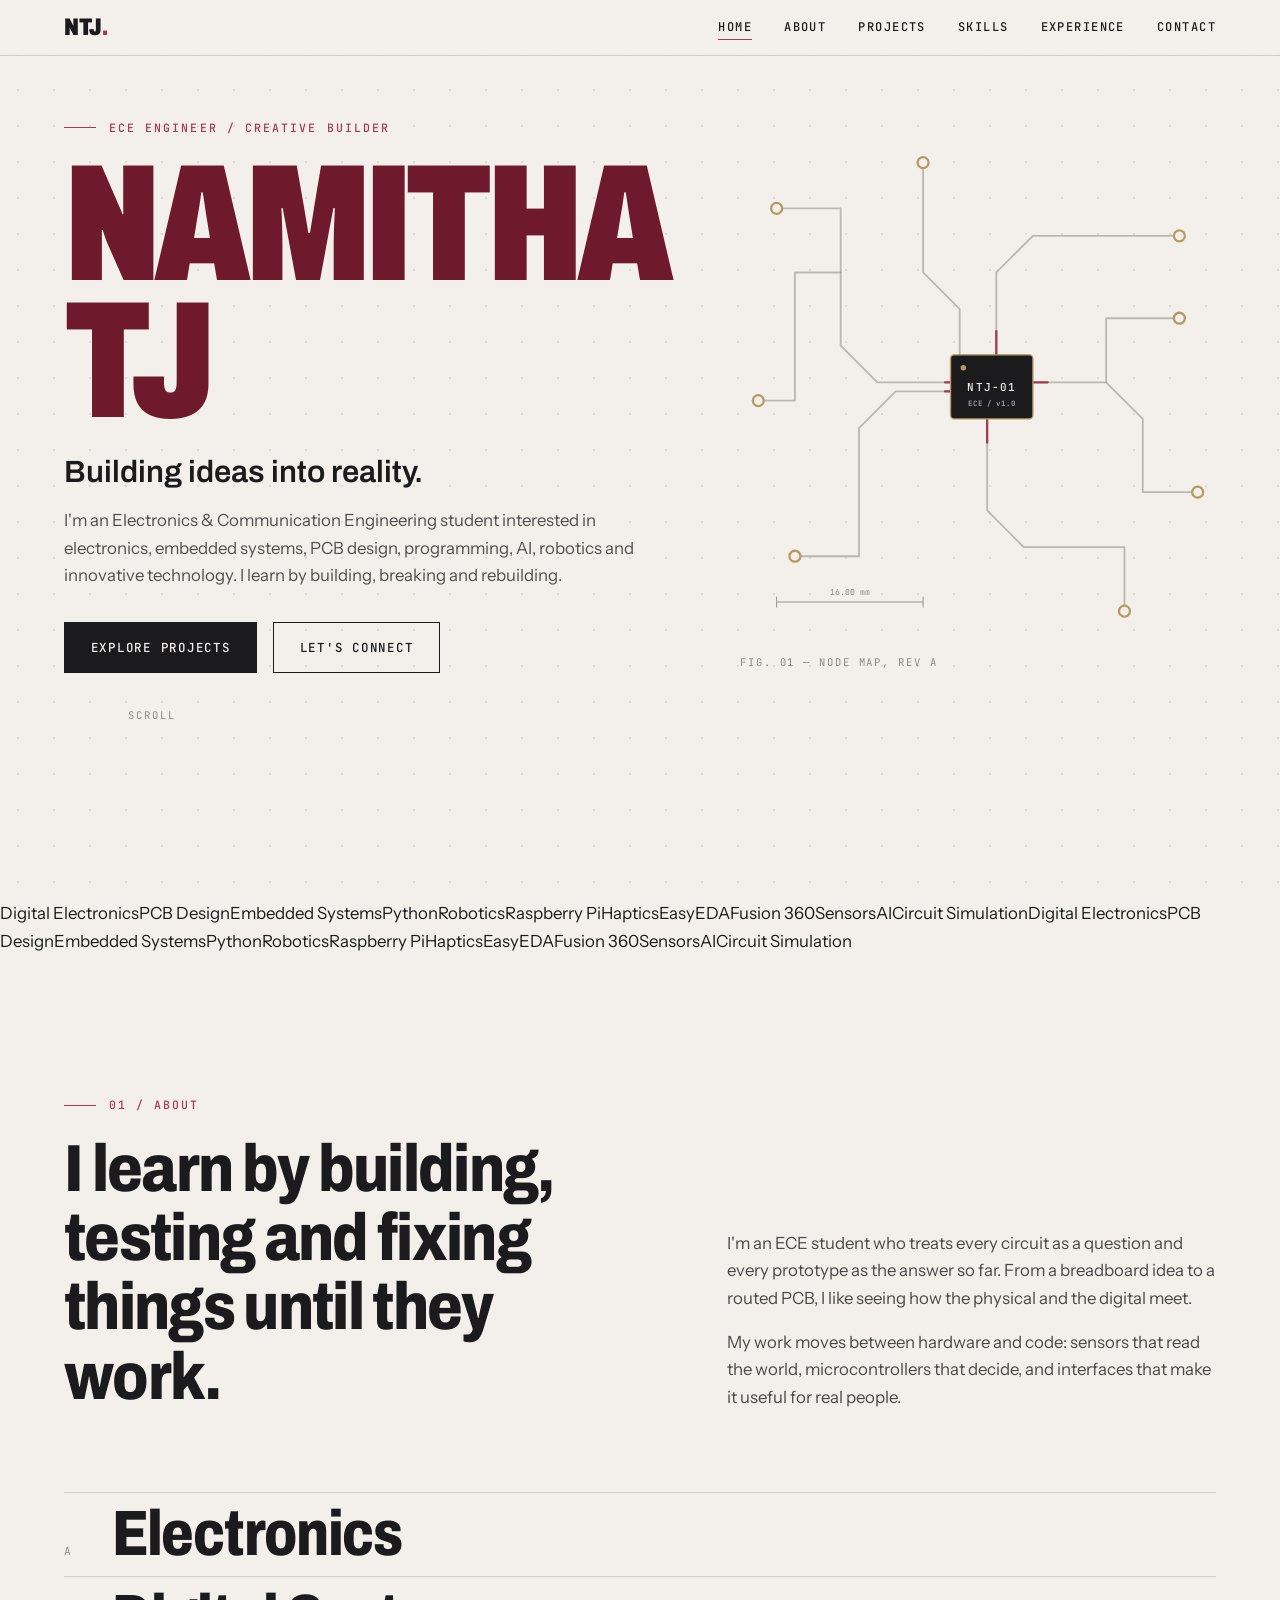
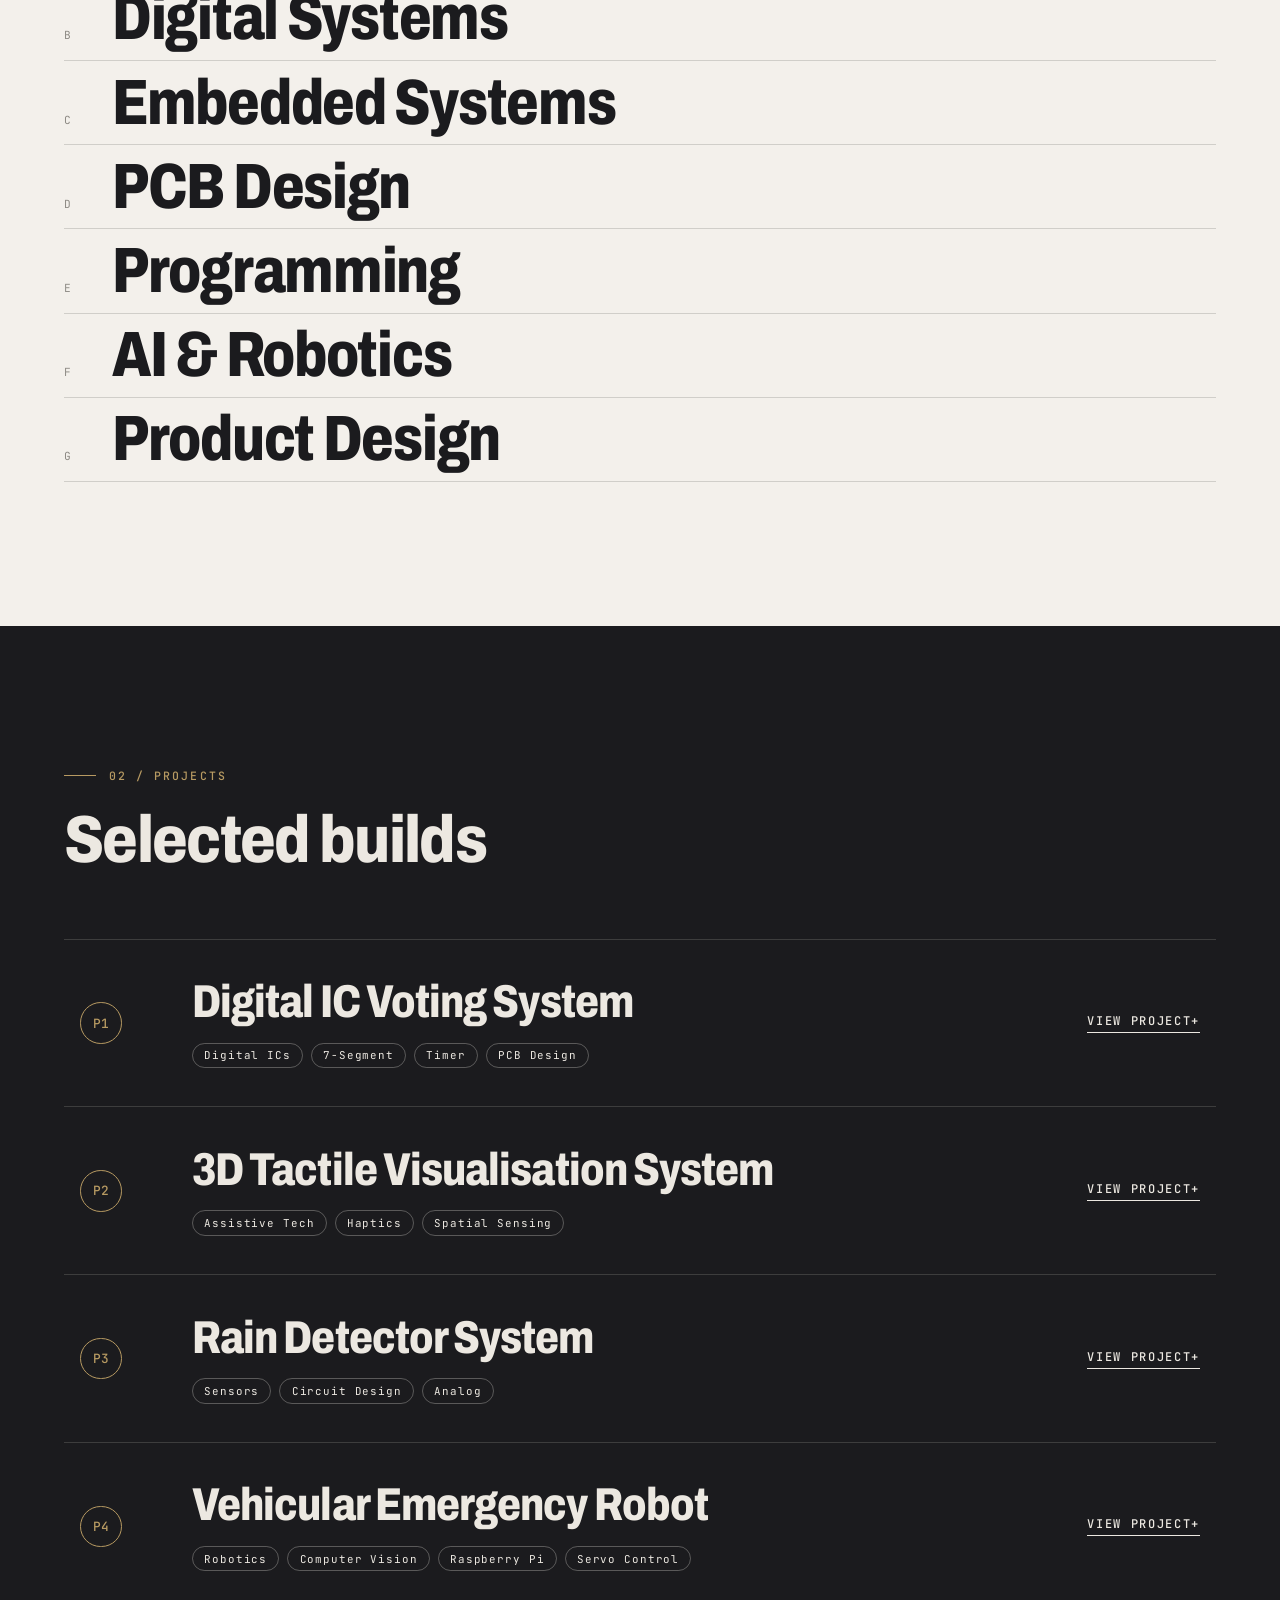
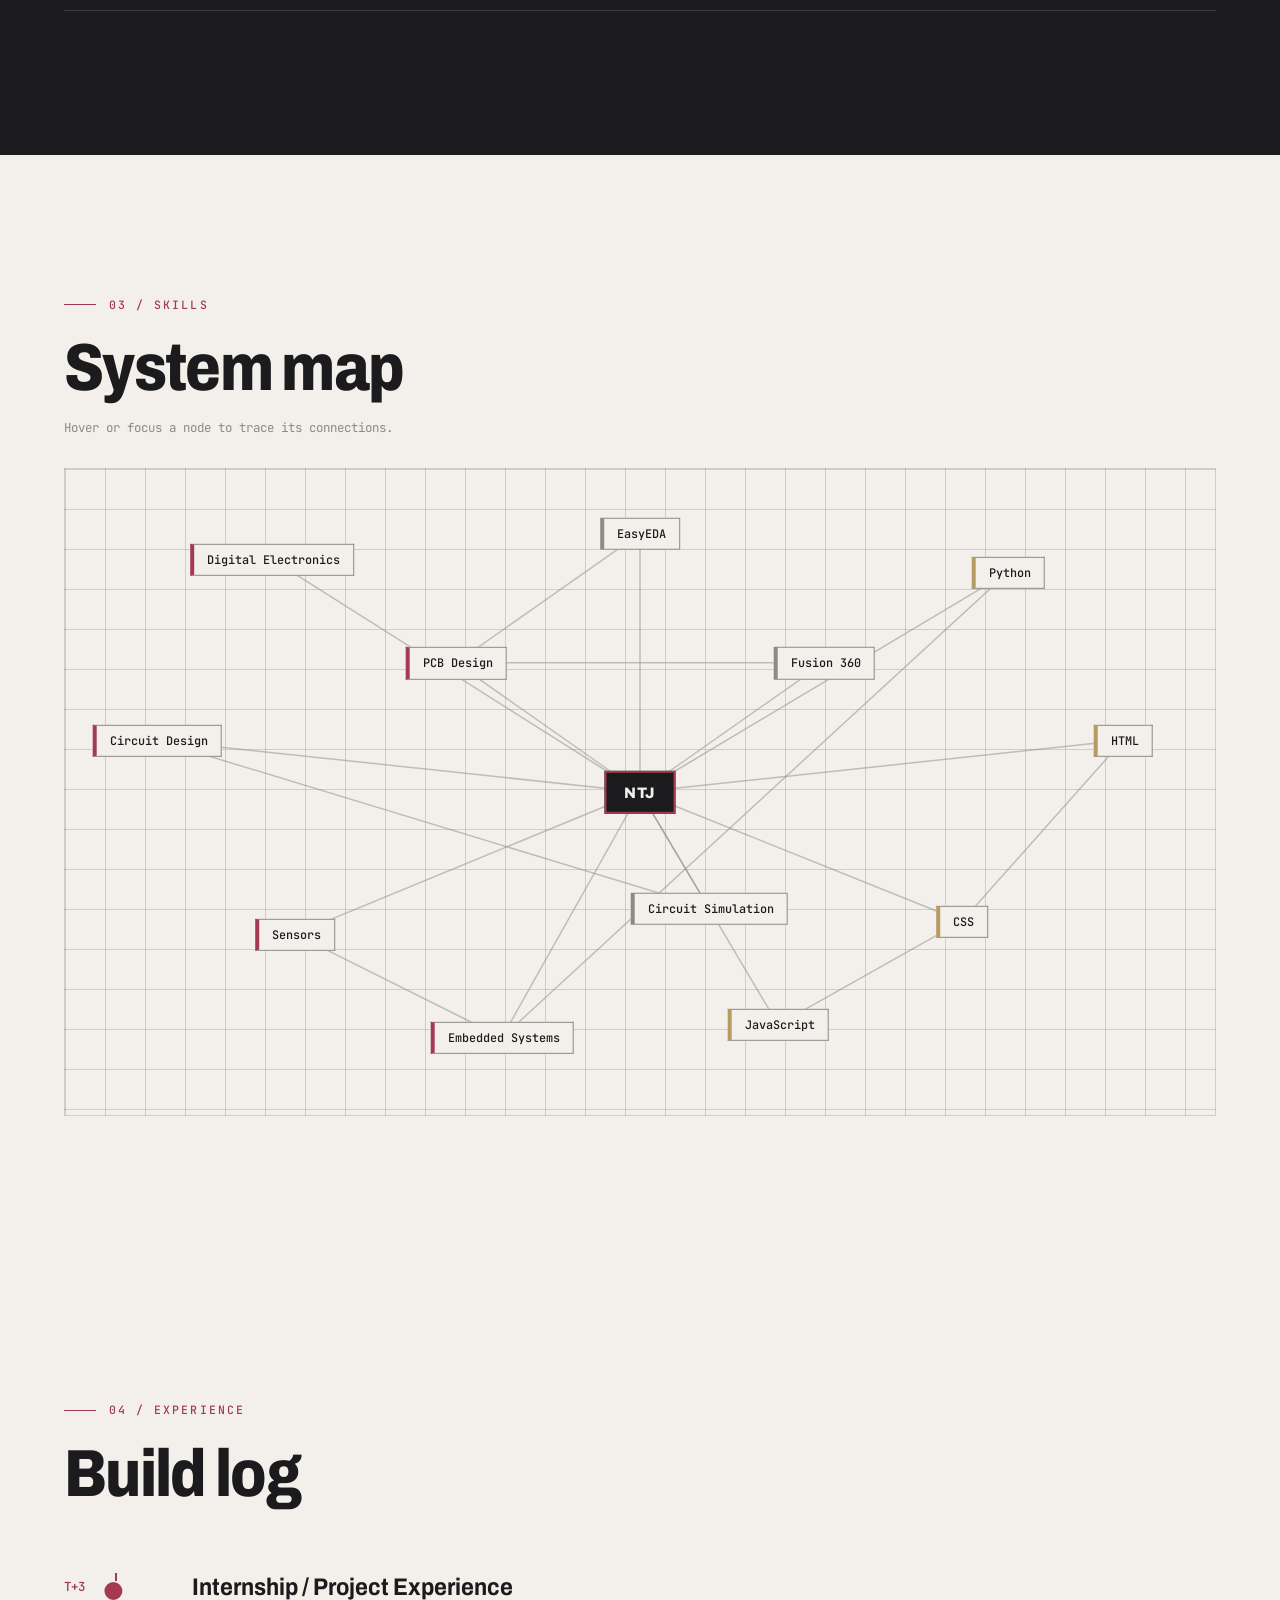
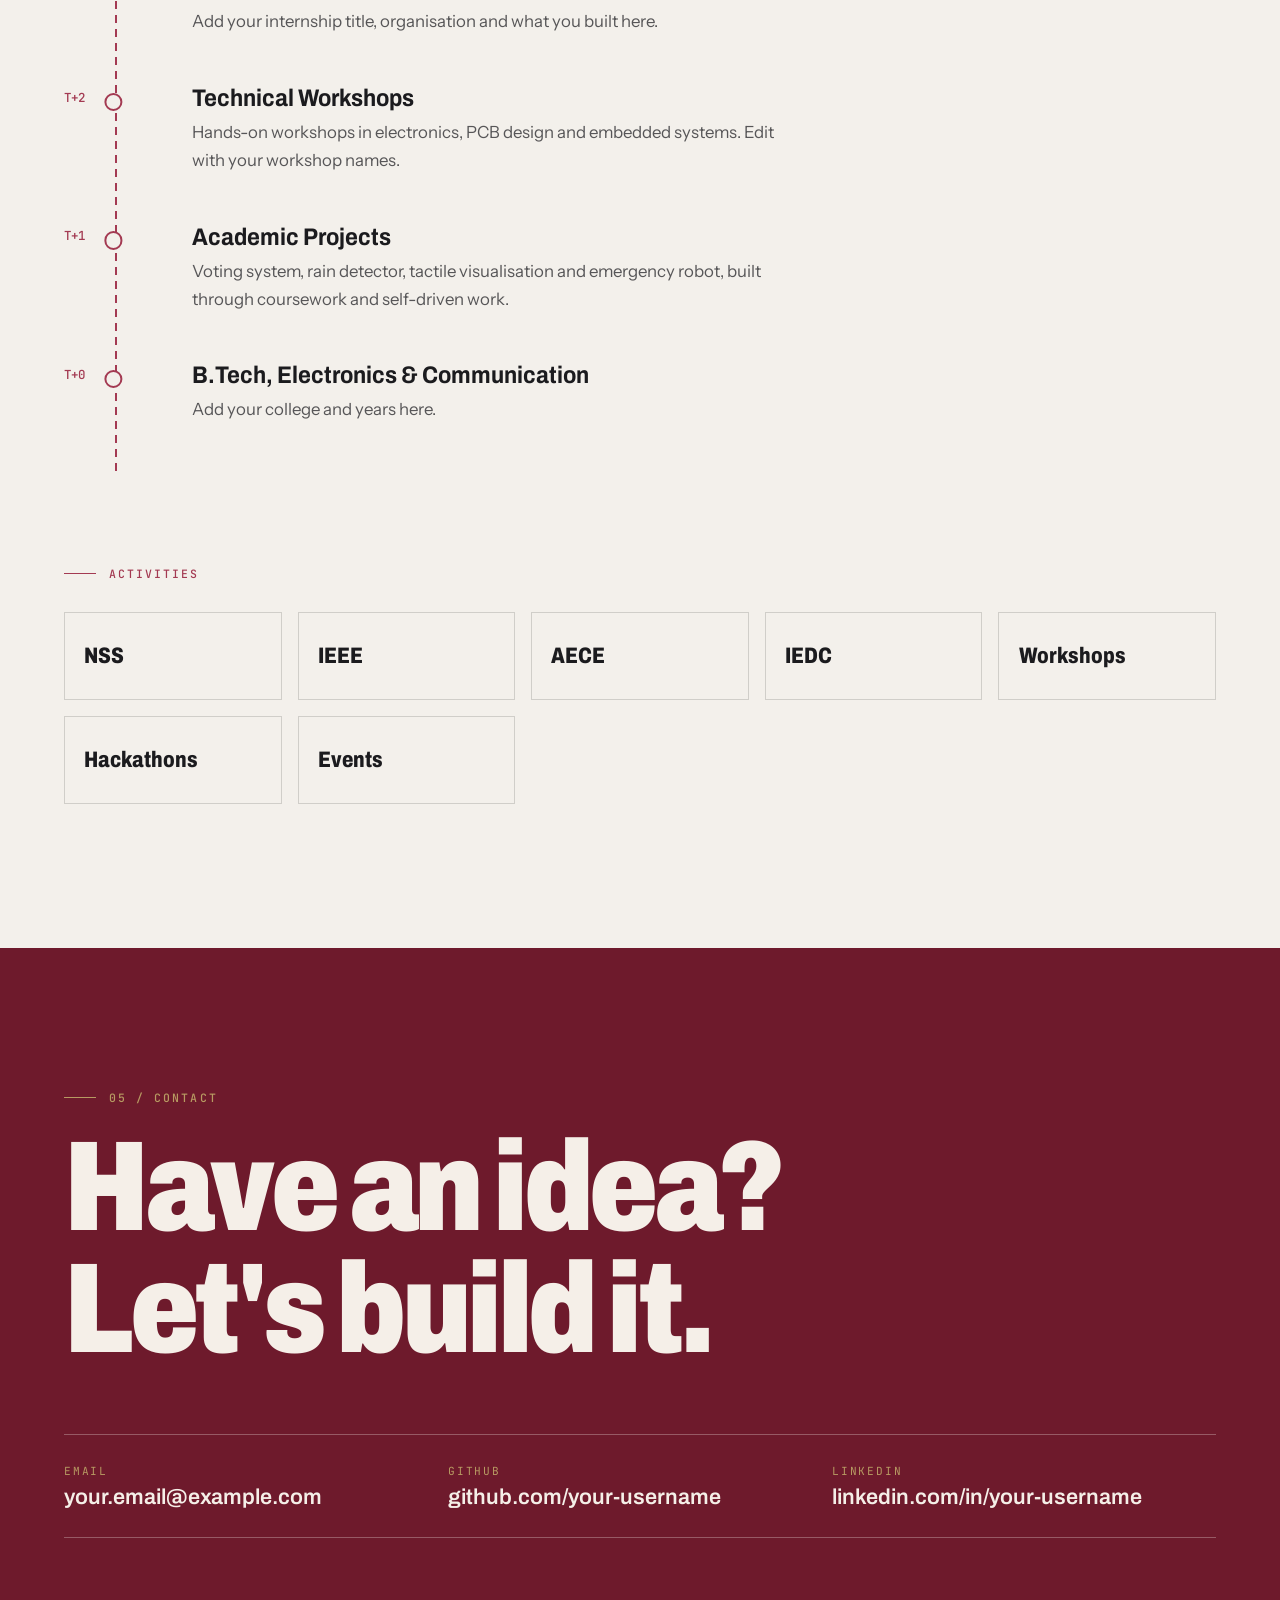
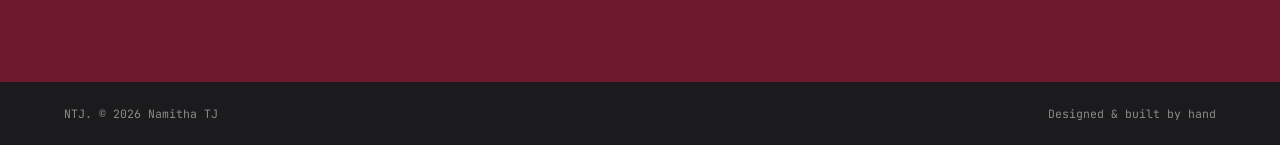
==== index (1).html @ 3b78808b "Add files via upload" ====
<!DOCTYPE html>
<html lang="en">
<head>
<meta charset="UTF-8">
<meta name="viewport" content="width=device-width, initial-scale=1">
<title>Namitha TJ — ECE Engineer / Creative Builder</title>
<meta name="description" content="Portfolio of Namitha TJ, an Electronics & Communication Engineering student building in embedded systems, PCB design, AI and robotics.">
<link rel="preconnect" href="https://fonts.googleapis.com">
<link rel="preconnect" href="https://fonts.gstatic.com" crossorigin>
<link href="https://fonts.googleapis.com/css2?family=Archivo:wdth,wght@62..125,300..900&family=Instrument+Sans:wght@400;500;600&family=JetBrains+Mono:wght@400;500&display=swap" rel="stylesheet">
<link rel="stylesheet" href="style.css">
</head>
<body>
<a class="skip" href="#main">Skip to content</a>

<header class="nav" id="nav">
  <a class="logo" href="#home" aria-label="NTJ home">NTJ<span>.</span></a>
  <button class="burger" aria-label="Toggle menu" aria-expanded="false" aria-controls="menu"><i></i><i></i></button>
  <nav id="menu" aria-label="Primary">
    <a href="#home">Home</a><a href="#about">About</a><a href="#projects">Projects</a>
    <a href="#skills">Skills</a><a href="#experience">Experience</a><a href="#contact">Contact</a>
  </nav>
</header>

<main id="main">
<section class="hero" id="home">
  <canvas id="grid" aria-hidden="true"></canvas>
  <div class="hero-text">
    <p class="label">ECE ENGINEER / CREATIVE BUILDER</p>
    <h1>NAMITHA<br>TJ</h1>
    <p class="headline">Building ideas into reality.</p>
    <p class="lead">I'm an Electronics &amp; Communication Engineering student interested in electronics, embedded systems, PCB design, programming, AI, robotics and innovative technology. I learn by building, breaking and rebuilding.</p>
    <p class="term" aria-hidden="true"><span id="typed"></span><i></i></p>
    <div class="btns">
      <a class="btn primary" href="#projects">EXPLORE PROJECTS</a>
      <a class="btn" href="#contact">LET'S CONNECT</a>
    </div>
  </div>
  <figure class="board" aria-label="Illustration of a circuit board">
    <svg id="pcb" viewBox="0 0 520 560" role="img" aria-hidden="true">
      <g class="traces" fill="none" stroke-linecap="round" stroke-linejoin="round">
        <path d="M260 280 H150 L110 240 V90 H40"/>
        <path d="M260 290 H170 L130 330 V470 H60"/>
        <path d="M280 260 V160 L320 120 H480"/>
        <path d="M300 280 H400 L440 320 V400 H500"/>
        <path d="M270 310 V420 L310 460 H420 V530"/>
        <path d="M240 260 V200 L200 160 V40"/>
        <path d="M110 160 H60 V300 H20"/>
        <path d="M400 280 V210 H480"/>
      </g>
      <g class="pulses" fill="none" stroke-linecap="round" stroke-linejoin="round">
        <path d="M260 280 H150 L110 240 V90 H40"/>
        <path d="M280 260 V160 L320 120 H480"/>
        <path d="M270 310 V420 L310 460 H420 V530"/>
        <path d="M300 280 H400 L440 320 V400 H500"/>
        <path d="M260 290 H170 L130 330 V470 H60"/>
      </g>
      <g class="chip">
        <rect x="230" y="250" width="90" height="70" rx="4"/>
        <circle cx="244" cy="264" r="3"/>
        <text x="275" y="290" text-anchor="middle">NTJ-01</text>
        <text x="275" y="306" text-anchor="middle" class="sm">ECE / v1.0</text>
      </g>
      <g class="nodes">
        <circle cx="40" cy="90" r="6"/><circle cx="60" cy="470" r="6"/><circle cx="480" cy="120" r="6"/>
        <circle cx="500" cy="400" r="6"/><circle cx="420" cy="530" r="6"/><circle cx="200" cy="40" r="6"/>
        <circle cx="20" cy="300" r="6"/><circle cx="480" cy="210" r="6"/>
      </g>
      <g class="dim" fill="none"><path d="M40 520 H200 M40 514 V526 M200 514 V526"/><text x="120" y="512" text-anchor="middle">16.00 mm</text></g>
    </svg>
    <figcaption>FIG. 01 — NODE MAP, REV A</figcaption>
  </figure>
  <p class="scroll" aria-hidden="true">SCROLL</p>
</section>

<div class="ticker" aria-hidden="true"><div class="track"><span>Digital Electronics</span><span>PCB Design</span><span>Embedded Systems</span><span>Python</span><span>Robotics</span><span>Raspberry Pi</span><span>Haptics</span><span>EasyEDA</span><span>Fusion 360</span><span>Sensors</span><span>AI</span><span>Circuit Simulation</span><span>Digital Electronics</span><span>PCB Design</span><span>Embedded Systems</span><span>Python</span><span>Robotics</span><span>Raspberry Pi</span><span>Haptics</span><span>EasyEDA</span><span>Fusion 360</span><span>Sensors</span><span>AI</span><span>Circuit Simulation</span></div></div>

<section class="about" id="about">
  <p class="label">01 / ABOUT</p>
  <div class="about-grid">
    <h2 class="big">I learn by building, testing and fixing things until they work.</h2>
    <div class="about-copy">
      <p>I'm an ECE student who treats every circuit as a question and every prototype as the answer so far. From a breadboard idea to a routed PCB, I like seeing how the physical and the digital meet.</p>
      <p>My work moves between hardware and code: sensors that read the world, microcontrollers that decide, and interfaces that make it useful for real people.</p>
    </div>
  </div>
  <ul class="interests" aria-label="Areas of interest">
    <li data-n="A"><span>Electronics</span></li><li data-n="B"><span>Digital Systems</span></li>
    <li data-n="C"><span>Embedded Systems</span></li><li data-n="D"><span>PCB Design</span></li>
    <li data-n="E"><span>Programming</span></li><li data-n="F"><span>AI &amp; Robotics</span></li>
    <li data-n="G"><span>Product Design</span></li>
  </ul>
</section>

<section class="projects" id="projects">
  <p class="label">02 / PROJECTS</p>
  <h2 class="big">Selected builds</h2>
  <div class="plist">
    <article class="proj" tabindex="0">
      <span class="pn">P1</span>
      <div class="pbody">
        <h3>Digital IC Voting System</h3>
        <p>A voting machine built from digital ICs. It counts votes per candidate, runs on a timer-controlled voting window and shows results on a 7-segment display, all on a custom PCB.</p>
        <ul class="tags"><li>Digital ICs</li><li>7-Segment</li><li>Timer</li><li>PCB Design</li></ul>
      </div>
      <a class="view" href="#" aria-label="View Digital IC Voting System project">View Project</a>
    </article>
    <article class="proj" tabindex="0">
      <span class="pn">P2</span>
      <div class="pbody">
        <h3>3D Tactile Visualisation System</h3>
        <p>Assistive technology that turns spatial surroundings into touch. Haptic feedback helps visually impaired users perceive the layout of their environment.</p>
        <ul class="tags"><li>Assistive Tech</li><li>Haptics</li><li>Spatial Sensing</li></ul>
      </div>
      <a class="view" href="#" aria-label="View 3D Tactile Visualisation System project">View Project</a>
    </article>
    <article class="proj" tabindex="0">
      <span class="pn">P3</span>
      <div class="pbody">
        <h3>Rain Detector System</h3>
        <p>A sensor-based circuit that detects rainfall and signals it instantly, implemented and tested as a working circuit.</p>
        <ul class="tags"><li>Sensors</li><li>Circuit Design</li><li>Analog</li></ul>
      </div>
      <a class="view" href="#" aria-label="View Rain Detector System project">View Project</a>
    </article>
    <article class="proj" tabindex="0">
      <span class="pn">P4</span>
      <div class="pbody">
        <h3>Vehicular Emergency Robot</h3>
        <p>A robot that sees and responds. A camera and sensors feed a Raspberry Pi, which drives servos to react in emergency situations.</p>
        <ul class="tags"><li>Robotics</li><li>Computer Vision</li><li>Raspberry Pi</li><li>Servo Control</li></ul>
      </div>
      <a class="view" href="#" aria-label="View Vehicular Emergency Robot project">View Project</a>
    </article>
  </div>
</section>

<section class="skills" id="skills">
  <p class="label">03 / SKILLS</p>
  <h2 class="big">System map</h2>
  <p class="hint">Hover or focus a node to trace its connections.</p>
  <div class="map" id="map" role="group" aria-label="Skills network"></div>
</section>

<section class="exp" id="experience">
  <p class="label">04 / EXPERIENCE</p>
  <h2 class="big">Build log</h2>
  <ol class="timeline">
    <li><span class="stamp">T+3</span><div><h3>Internship / Project Experience</h3><p>Add your internship title, organisation and what you built here.</p></div></li>
    <li><span class="stamp">T+2</span><div><h3>Technical Workshops</h3><p>Hands-on workshops in electronics, PCB design and embedded systems. Edit with your workshop names.</p></div></li>
    <li><span class="stamp">T+1</span><div><h3>Academic Projects</h3><p>Voting system, rain detector, tactile visualisation and emergency robot, built through coursework and self-driven work.</p></div></li>
    <li><span class="stamp">T+0</span><div><h3>B.Tech, Electronics &amp; Communication</h3><p>Add your college and years here.</p></div></li>
  </ol>

  <p class="label sub">ACTIVITIES</p>
  <div class="acts">
    <button class="act" aria-expanded="false"><b>NSS</b><span>Community service and volunteering.</span></button>
    <button class="act" aria-expanded="false"><b>IEEE</b><span>Student branch member and technical events.</span></button>
    <button class="act" aria-expanded="false"><b>AECE</b><span>Association of ECE students.</span></button>
    <button class="act" aria-expanded="false"><b>IEDC</b><span>Innovation and entrepreneurship development.</span></button>
    <button class="act" aria-expanded="false"><b>Workshops</b><span>Technical training and skill-building.</span></button>
    <button class="act" aria-expanded="false"><b>Hackathons</b><span>Building under time pressure.</span></button>
    <button class="act" aria-expanded="false"><b>Events</b><span>Engineering fests and technical talks.</span></button>
  </div>
</section>

<section class="contact" id="contact">
  <p class="label">05 / CONTACT</p>
  <h2 class="huge">Have an idea?<br>Let's build it.</h2>
  <div class="links">
    <a href="mailto:your.email@example.com"><span>Email</span>your.email@example.com</a>
    <a href="https://github.com/your-username" target="_blank" rel="noopener"><span>GitHub</span>github.com/your-username</a>
    <a href="https://linkedin.com/in/your-username" target="_blank" rel="noopener"><span>LinkedIn</span>linkedin.com/in/your-username</a>
  </div>
</section>
</main>

<footer><span>NTJ. &copy; <span id="yr"></span> Namitha TJ</span><span>Designed &amp; built by hand</span></footer>
<script src="script.js"></script>
</body>
</html>
---- style.css ----
/* ===== Tokens (edit colours here) ===== */
:root{
  --burgundy:#6e1a2c; --burgundy-d:#4a1120; --burgundy-l:#a33a52;
  --paper:#f3f0eb; --ink:#1b1b1e; --steel:#8d8a84; --brass:#b79a62;
  --bg:var(--paper); --fg:var(--ink); --line:rgba(27,27,30,.16);
  --display:'Archivo',system-ui,sans-serif; --body:'Instrument Sans',system-ui,sans-serif; --mono:'JetBrains Mono',ui-monospace,monospace;
  --pad:clamp(1.25rem,5vw,5rem);
}
@media (prefers-color-scheme:dark){
  :root{--bg:#161618;--fg:#ece8e1;--line:rgba(236,232,225,.16);--burgundy-l:#c25a72}
}
*{box-sizing:border-box;margin:0;padding:0}
html{scroll-behavior:smooth;scroll-padding-top:4.5rem}
body{background:var(--bg);color:var(--fg);font:400 1.05rem/1.65 var(--body);overflow-x:hidden}
a{color:inherit;text-decoration:none}
ul,ol{list-style:none}
:focus-visible{outline:2px solid var(--burgundy-l);outline-offset:3px}
.skip{position:absolute;left:-999px}.skip:focus{left:1rem;top:1rem;background:var(--burgundy);color:#fff;padding:.5rem 1rem;z-index:99}
section{padding:clamp(5rem,12vw,9rem) var(--pad);position:relative}

.label{font:500 .72rem/1 var(--mono);letter-spacing:.18em;text-transform:uppercase;color:var(--burgundy-l);margin-bottom:1.5rem;display:flex;align-items:center;gap:.8rem}
.label::before{content:"";width:2rem;height:1px;background:currentColor}
.big{font:800 clamp(2rem,5.2vw,4.4rem)/1.04 var(--display);font-stretch:85%;letter-spacing:-.025em;max-width:18ch}
.huge{font:900 clamp(2.8rem,10vw,9rem)/.95 var(--display);font-stretch:80%;letter-spacing:-.035em}

/* Nav */
.nav{position:fixed;inset:0 0 auto;z-index:50;display:flex;justify-content:space-between;align-items:center;padding:.9rem var(--pad);backdrop-filter:blur(14px);background:color-mix(in srgb,var(--bg) 78%,transparent);border-bottom:1px solid var(--line)}
.logo{font:900 1.5rem var(--display);font-stretch:75%;letter-spacing:-.02em}
.logo span{color:var(--burgundy-l);display:inline-block;animation:blink 2.4s steps(1) infinite}
@keyframes blink{50%{opacity:.25}}
.nav nav{display:flex;gap:2rem}
.nav nav a{font:500 .75rem var(--mono);letter-spacing:.12em;text-transform:uppercase;position:relative;padding:.3rem 0}
.nav nav a::after{content:"";position:absolute;left:0;bottom:0;height:1px;width:100%;background:var(--burgundy-l);transform:scaleX(0);transform-origin:left;transition:transform .35s}
.nav nav a:hover::after,.nav nav a.on::after{transform:scaleX(1)}
.burger{display:none;background:none;border:0;width:2.5rem;height:2.5rem;cursor:pointer;position:relative}
.burger i{position:absolute;left:.5rem;right:.5rem;height:2px;background:var(--fg);transition:.3s}
.burger i:first-child{top:1rem}.burger i:last-child{top:1.5rem}
.burger[aria-expanded=true] i:first-child{top:1.25rem;transform:rotate(45deg)}
.burger[aria-expanded=true] i:last-child{top:1.25rem;transform:rotate(-45deg)}

/* Hero */
.hero{min-height:100svh;display:grid;grid-template-columns:1.15fr .85fr;align-items:center;gap:2rem;padding-top:7rem;overflow:hidden}
#grid{position:absolute;inset:0;width:100%;height:100%;z-index:0;opacity:.7}
.hero>*:not(canvas){position:relative;z-index:1}
.hero h1{font:900 clamp(4rem,13vw,12rem)/.82 var(--display);font-stretch:70%;letter-spacing:-.04em;margin-bottom:1.5rem;color:var(--burgundy)}
@media (prefers-color-scheme:dark){.hero h1{color:var(--burgundy-l)}}
.headline{font:600 clamp(1.3rem,2.4vw,2rem)/1.2 var(--display);margin-bottom:1rem}
.lead{max-width:52ch;color:color-mix(in srgb,var(--fg) 75%,transparent);margin-bottom:2rem}
.btns{display:flex;gap:1rem;flex-wrap:wrap}
.btn{font:500 .78rem var(--mono);letter-spacing:.14em;padding:1rem 1.6rem;border:1px solid var(--fg);position:relative;overflow:hidden;transition:color .35s,transform .25s;isolation:isolate}
.btn::before{content:"";position:absolute;inset:0;background:var(--burgundy);transform:translateY(101%);transition:transform .4s cubic-bezier(.7,0,.2,1);z-index:-1}
.btn:hover{color:#fff;transform:translateY(-2px)}.btn:hover::before{transform:none}
.btn.primary{background:var(--fg);color:var(--bg)}
.btn.primary:hover{color:#fff}
.board{position:relative}
.board figcaption,.scroll{font:400 .66rem var(--mono);letter-spacing:.18em;color:var(--steel);margin-top:.5rem}
#pcb{width:100%;height:auto;max-height:72vh;overflow:visible}
#pcb .traces path{stroke:var(--steel);stroke-width:2;opacity:.55}
#pcb .pulses path{stroke:var(--burgundy-l);stroke-width:2.5;stroke-dasharray:36 600;animation:flow 5s linear infinite}
#pcb .pulses path:nth-child(2){animation-delay:-1.2s}#pcb .pulses path:nth-child(3){animation-delay:-2.4s}
#pcb .pulses path:nth-child(4){animation-delay:-3.1s}#pcb .pulses path:nth-child(5){animation-delay:-4s}
@keyframes flow{from{stroke-dashoffset:636}to{stroke-dashoffset:0}}
#pcb .chip rect{fill:var(--fg);stroke:var(--brass);stroke-width:1.5}
#pcb .chip circle{fill:var(--brass)}
#pcb .chip text{font:500 12px var(--mono);fill:var(--bg);letter-spacing:.1em}#pcb .chip .sm{font-size:8px;opacity:.7}
#pcb .nodes circle{fill:var(--bg);stroke:var(--brass);stroke-width:2.5;transition:.3s}
#pcb .nodes circle:hover{fill:var(--burgundy-l);r:9}
#pcb .dim path{stroke:var(--steel);stroke-width:1}#pcb .dim text{font:400 9px var(--mono);fill:var(--steel)}
.scroll{position:absolute;left:var(--pad);bottom:1.5rem;writing-mode:horizontal-tb}
.hero-text>*{animation:rise .9s cubic-bezier(.2,.7,.2,1) both}
.hero-text>*:nth-child(2){animation-delay:.1s}.hero-text>*:nth-child(3){animation-delay:.25s}.hero-text>*:nth-child(4){animation-delay:.35s}.hero-text>*:nth-child(5){animation-delay:.45s}
@keyframes rise{from{opacity:0;transform:translateY(24px)}}

/* About */
.about-grid{display:grid;grid-template-columns:1.2fr 1fr;gap:clamp(2rem,6vw,6rem);align-items:end}
.about-grid .big{max-width:16ch}
.about-copy p+p{margin-top:1rem}.about-copy{color:color-mix(in srgb,var(--fg) 78%,transparent);max-width:46ch}
.interests{margin-top:5rem;border-top:1px solid var(--line)}
.interests li{display:flex;align-items:baseline;gap:1.5rem;border-bottom:1px solid var(--line);padding:.4rem 0;transition:padding .4s,color .3s,background .3s;cursor:default}
.interests li::before{content:attr(data-n);font:400 .7rem var(--mono);color:var(--steel);width:1.5rem}
.interests span{font:800 clamp(1.8rem,5vw,4rem)/1.1 var(--display);font-stretch:80%;letter-spacing:-.02em;transition:transform .4s}
.interests li:hover{padding-left:1.5rem;color:var(--burgundy-l)}

/* Projects */
.projects{background:var(--ink);color:#ece8e1;--line:rgba(236,232,225,.16)}
.projects .label{color:var(--brass)}
.plist{margin-top:4rem;border-top:1px solid var(--line)}
.proj{display:grid;grid-template-columns:5rem 1fr auto;gap:2rem;align-items:center;padding:2.4rem 1rem;border-bottom:1px solid var(--line);position:relative;overflow:hidden;transition:padding .5s cubic-bezier(.2,.7,.2,1);isolation:isolate}
.proj::before{content:"";position:absolute;inset:0;background:var(--burgundy);transform:scaleX(0);transform-origin:left;transition:transform .55s cubic-bezier(.7,0,.2,1);z-index:-1}
.proj:hover,.proj:focus-visible{padding:3.4rem 2rem}.proj:hover::before,.proj:focus-visible::before{transform:none}
.pn{font:500 .8rem var(--mono);color:var(--brass);border:1px solid var(--brass);width:2.6rem;height:2.6rem;display:grid;place-items:center;border-radius:50%}
.proj h3{font:800 clamp(1.6rem,3.6vw,3rem)/1.05 var(--display);font-stretch:82%;letter-spacing:-.02em}
.proj p{max-width:60ch;color:rgba(236,232,225,.7);max-height:0;opacity:0;overflow:hidden;transition:max-height .5s,opacity .5s,margin .5s}
.proj:hover p,.proj:focus-visible p,.proj:focus-within p{max-height:9rem;opacity:1;margin-top:1rem}
.tags{display:flex;gap:.5rem;flex-wrap:wrap;margin-top:1rem}
.tags li{font:400 .68rem var(--mono);letter-spacing:.08em;padding:.3rem .7rem;border:1px solid rgba(236,232,225,.3);border-radius:99px}
.view{font:500 .75rem var(--mono);letter-spacing:.14em;text-transform:uppercase;border-bottom:1px solid currentColor;padding-bottom:.2rem;white-space:nowrap}
.view::after{content:" +";display:inline-block;transition:transform .4s}
.proj:hover .view::after{transform:rotate(90deg)}

/* Skills map */
.hint{font:400 .78rem var(--mono);color:var(--steel);margin:1rem 0 2rem}
.map{position:relative;width:100%;aspect-ratio:16/9;min-height:420px;border:1px solid var(--line);background-image:linear-gradient(var(--line) 1px,transparent 1px),linear-gradient(90deg,var(--line) 1px,transparent 1px);background-size:40px 40px}
.map svg{position:absolute;inset:0;width:100%;height:100%}
.map line{stroke:var(--steel);stroke-width:1.5;opacity:.5;transition:.3s}
.map line.hot{stroke:var(--burgundy-l);stroke-width:2.5;opacity:1;stroke-dasharray:6 5;animation:dash 1s linear infinite}
@keyframes dash{to{stroke-dashoffset:-22}}
.nd{position:absolute;transform:translate(-50%,-50%);font:500 .74rem var(--mono);padding:.45rem .8rem;background:var(--bg);border:1px solid var(--steel);cursor:pointer;white-space:nowrap;transition:.3s;color:var(--fg)}
.nd:hover,.nd:focus-visible,.nd.hot{background:var(--burgundy);border-color:var(--burgundy);color:#fff;transform:translate(-50%,-50%) scale(1.08)}
.nd.hub{font:800 .95rem var(--display);letter-spacing:.04em;border:2px solid var(--burgundy-l);padding:.7rem 1.1rem;background:var(--fg);color:var(--bg)}
.nd.hub:hover{background:var(--burgundy)}
.nd[data-g="Electronics"]{border-left:4px solid var(--burgundy-l)}.nd[data-g="Programming"]{border-left:4px solid var(--brass)}.nd[data-g="Design"]{border-left:4px solid var(--steel)}

/* Experience */
.timeline{margin:4rem 0 6rem;position:relative;max-width:900px}
.timeline::before{content:"";position:absolute;left:3.2rem;top:0;bottom:0;width:2px;background:repeating-linear-gradient(var(--burgundy-l) 0 8px,transparent 8px 14px)}
.timeline li{display:grid;grid-template-columns:6.5rem 1fr;gap:1.5rem;padding-bottom:3rem;position:relative}
.stamp{font:500 .78rem var(--mono);color:var(--burgundy-l);text-align:left;padding-top:.3rem;position:relative}
.stamp::after{content:"";position:absolute;left:2.6rem;top:.55rem;width:.9rem;height:.9rem;background:var(--bg);border:2px solid var(--burgundy-l);border-radius:50%;transform:translateX(-.1rem)}
.timeline li:first-child .stamp::after{background:var(--burgundy-l)}
.timeline h3{font:700 1.5rem/1.2 var(--display);font-stretch:90%;margin-bottom:.4rem}
.timeline p{color:color-mix(in srgb,var(--fg) 72%,transparent);max-width:55ch}
.sub{margin-bottom:2rem}
.acts{display:grid;grid-template-columns:repeat(auto-fill,minmax(180px,1fr));gap:1rem}
.act{font:inherit;color:inherit;text-align:left;background:none;border:1px solid var(--line);padding:1.1rem 1.2rem;cursor:pointer;transition:transform .3s,background .3s,border-color .3s,color .3s;min-height:5.5rem}
.act b{font:800 1.4rem var(--display);font-stretch:80%;display:block}
.act span{font-size:.85rem;display:block;max-height:0;opacity:0;overflow:hidden;transition:.4s}
.act:hover,.act[aria-expanded=true]{background:var(--burgundy);color:#fff;border-color:var(--burgundy);transform:translateY(-4px)}
.act:hover span,.act[aria-expanded=true] span,.act:focus-visible span{max-height:5rem;opacity:1;margin-top:.5rem}

/* Contact */
.contact{background:var(--burgundy);color:#f5efe8;overflow:hidden}
.contact .label{color:var(--brass)}
.links{margin-top:4rem;display:grid;grid-template-columns:repeat(auto-fit,minmax(240px,1fr));border-top:1px solid rgba(245,239,232,.3)}
.links a{padding:1.8rem 0;font:600 clamp(1rem,1.7vw,1.35rem) var(--display);display:flex;flex-direction:column;gap:.4rem;border-bottom:1px solid rgba(245,239,232,.3);transition:padding .4s,background .3s;overflow-wrap:anywhere}
.links a span{font:400 .7rem var(--mono);letter-spacing:.16em;text-transform:uppercase;color:var(--brass)}
.links a:hover{padding-left:1.2rem;background:var(--burgundy-d)}
footer{display:flex;justify-content:space-between;flex-wrap:wrap;gap:1rem;padding:1.5rem var(--pad);font:400 .72rem var(--mono);color:var(--steel);background:var(--ink)}

/* Scroll reveal */
.rv{opacity:0;transform:translateY(28px);transition:opacity .9s,transform .9s cubic-bezier(.2,.7,.2,1)}
.rv.in{opacity:1;transform:none}

/* Responsive */
@media (max-width:900px){
  .hero{grid-template-columns:1fr;padding-top:6.5rem}.board{max-width:420px}
  .about-grid{grid-template-columns:1fr}
  .proj{grid-template-columns:3rem 1fr;gap:1rem}.proj .view{grid-column:2}
  .proj p{max-height:none;opacity:1;margin-top:.8rem}
  .burger{display:block}
  .nav nav{position:absolute;top:100%;left:0;right:0;flex-direction:column;gap:0;background:var(--bg);border-bottom:1px solid var(--line);max-height:0;overflow:hidden;transition:max-height .4s}
  .nav nav.open{max-height:24rem}.nav nav a{padding:1rem var(--pad);border-top:1px solid var(--line)}
  .map{aspect-ratio:auto;min-height:620px}
  .timeline::before{left:2.2rem}.timeline li{grid-template-columns:4.5rem 1fr}.stamp::after{left:1.6rem}
}
@media (prefers-reduced-motion:reduce){
  *,*::before,*::after{animation:none!important;transition:none!important;scroll-behavior:auto!important}
  .rv{opacity:1;transform:none}
}
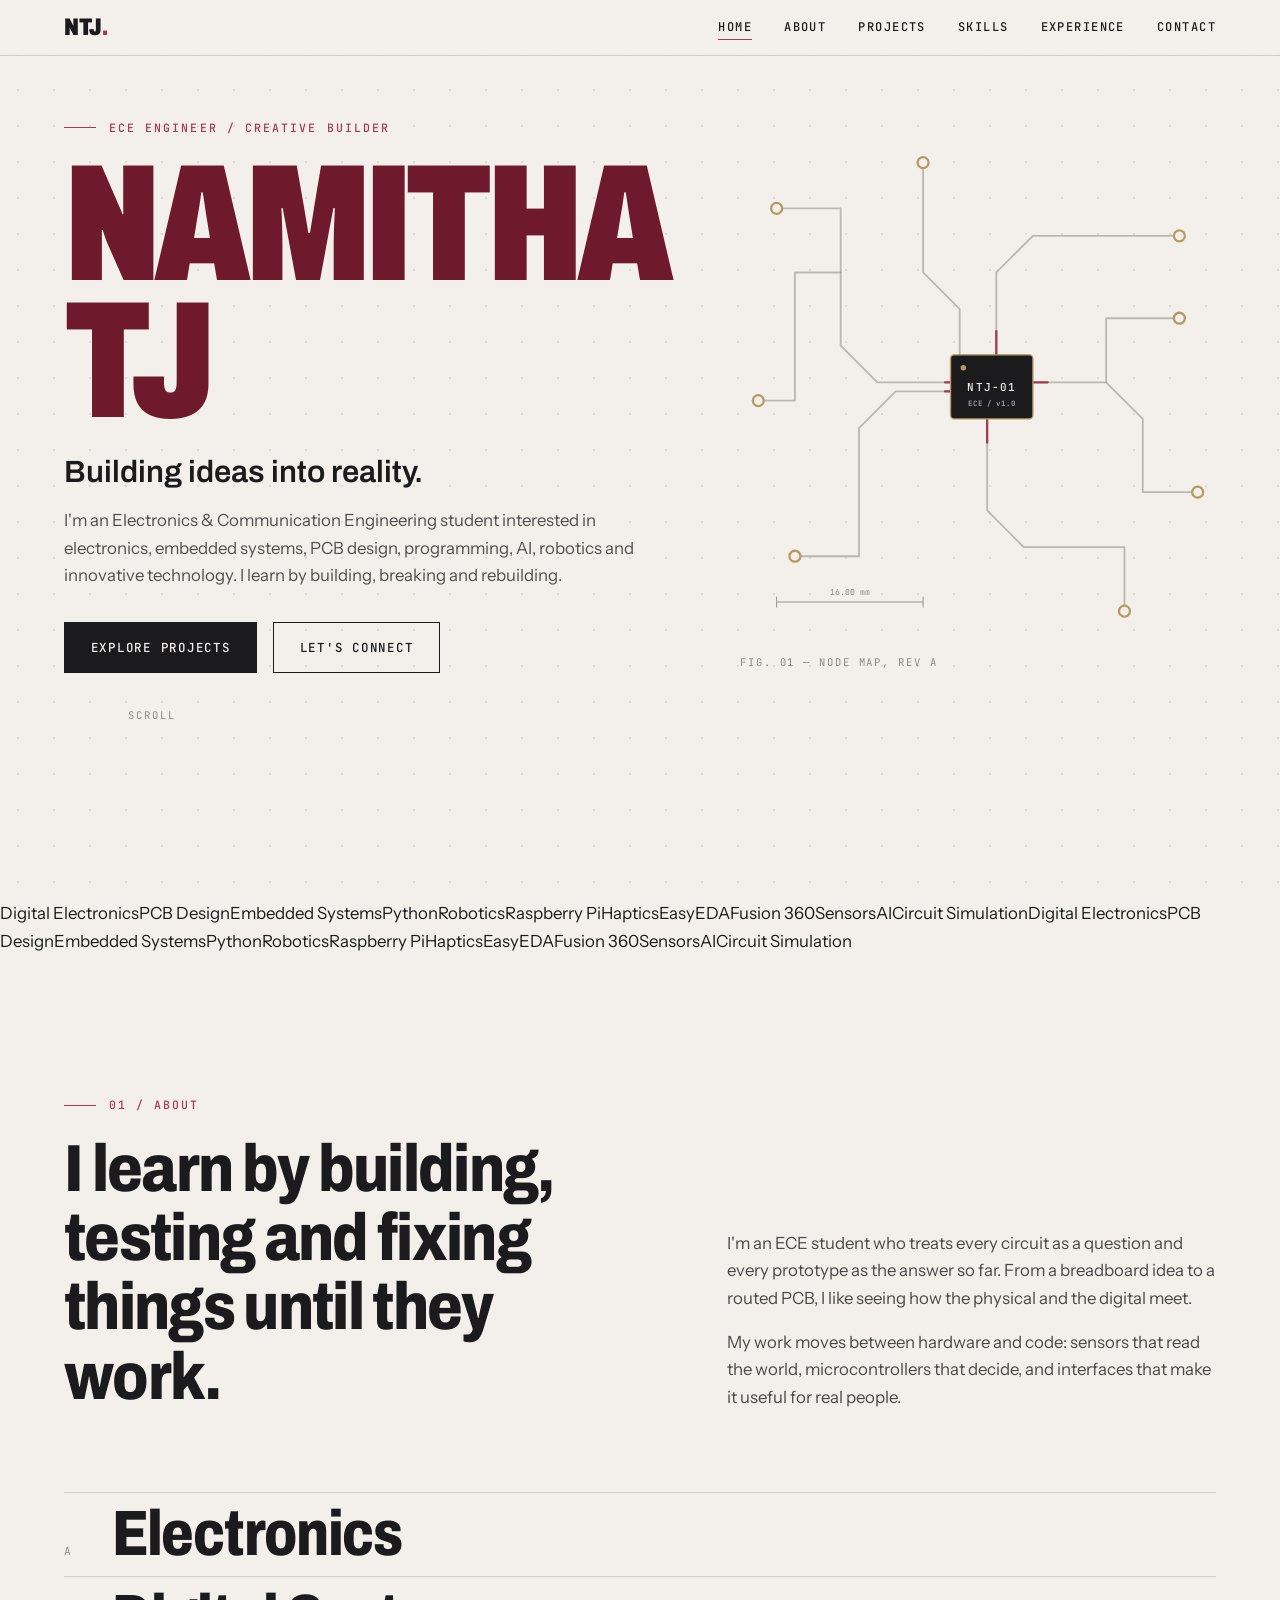
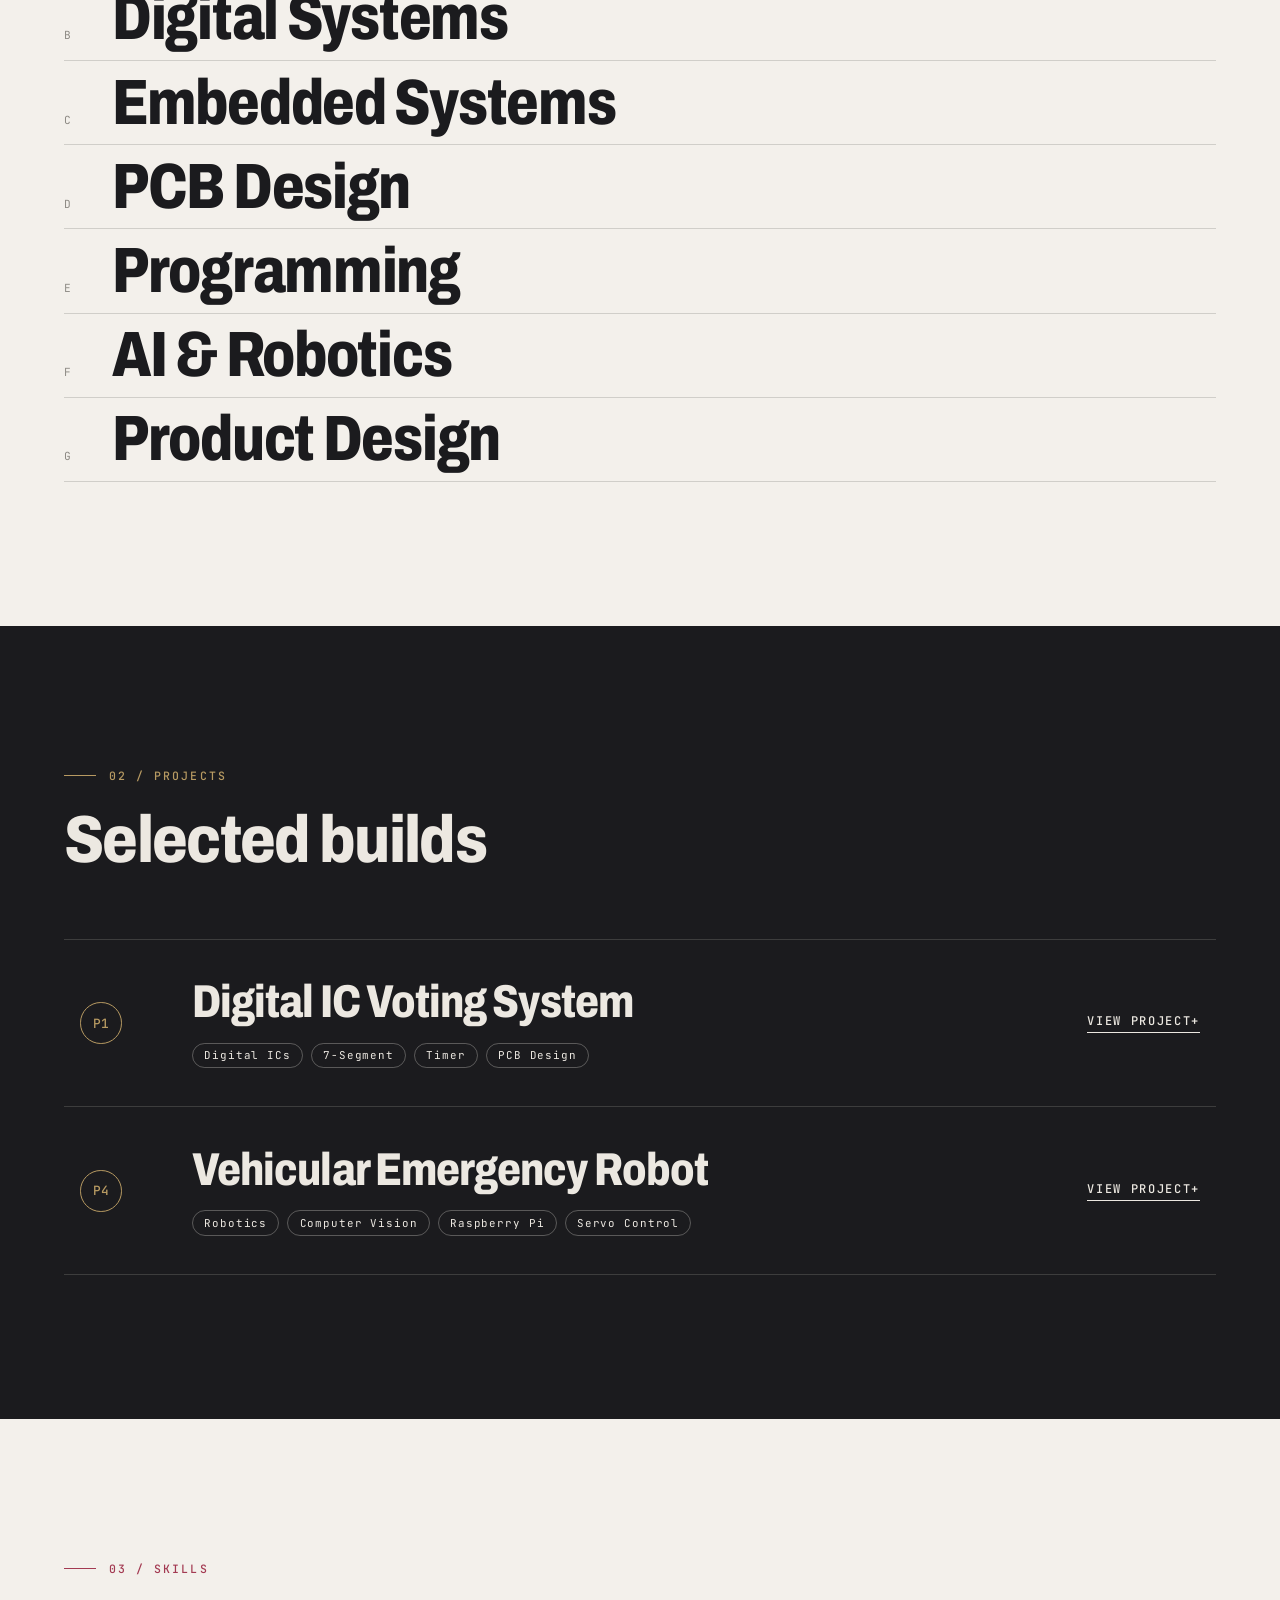
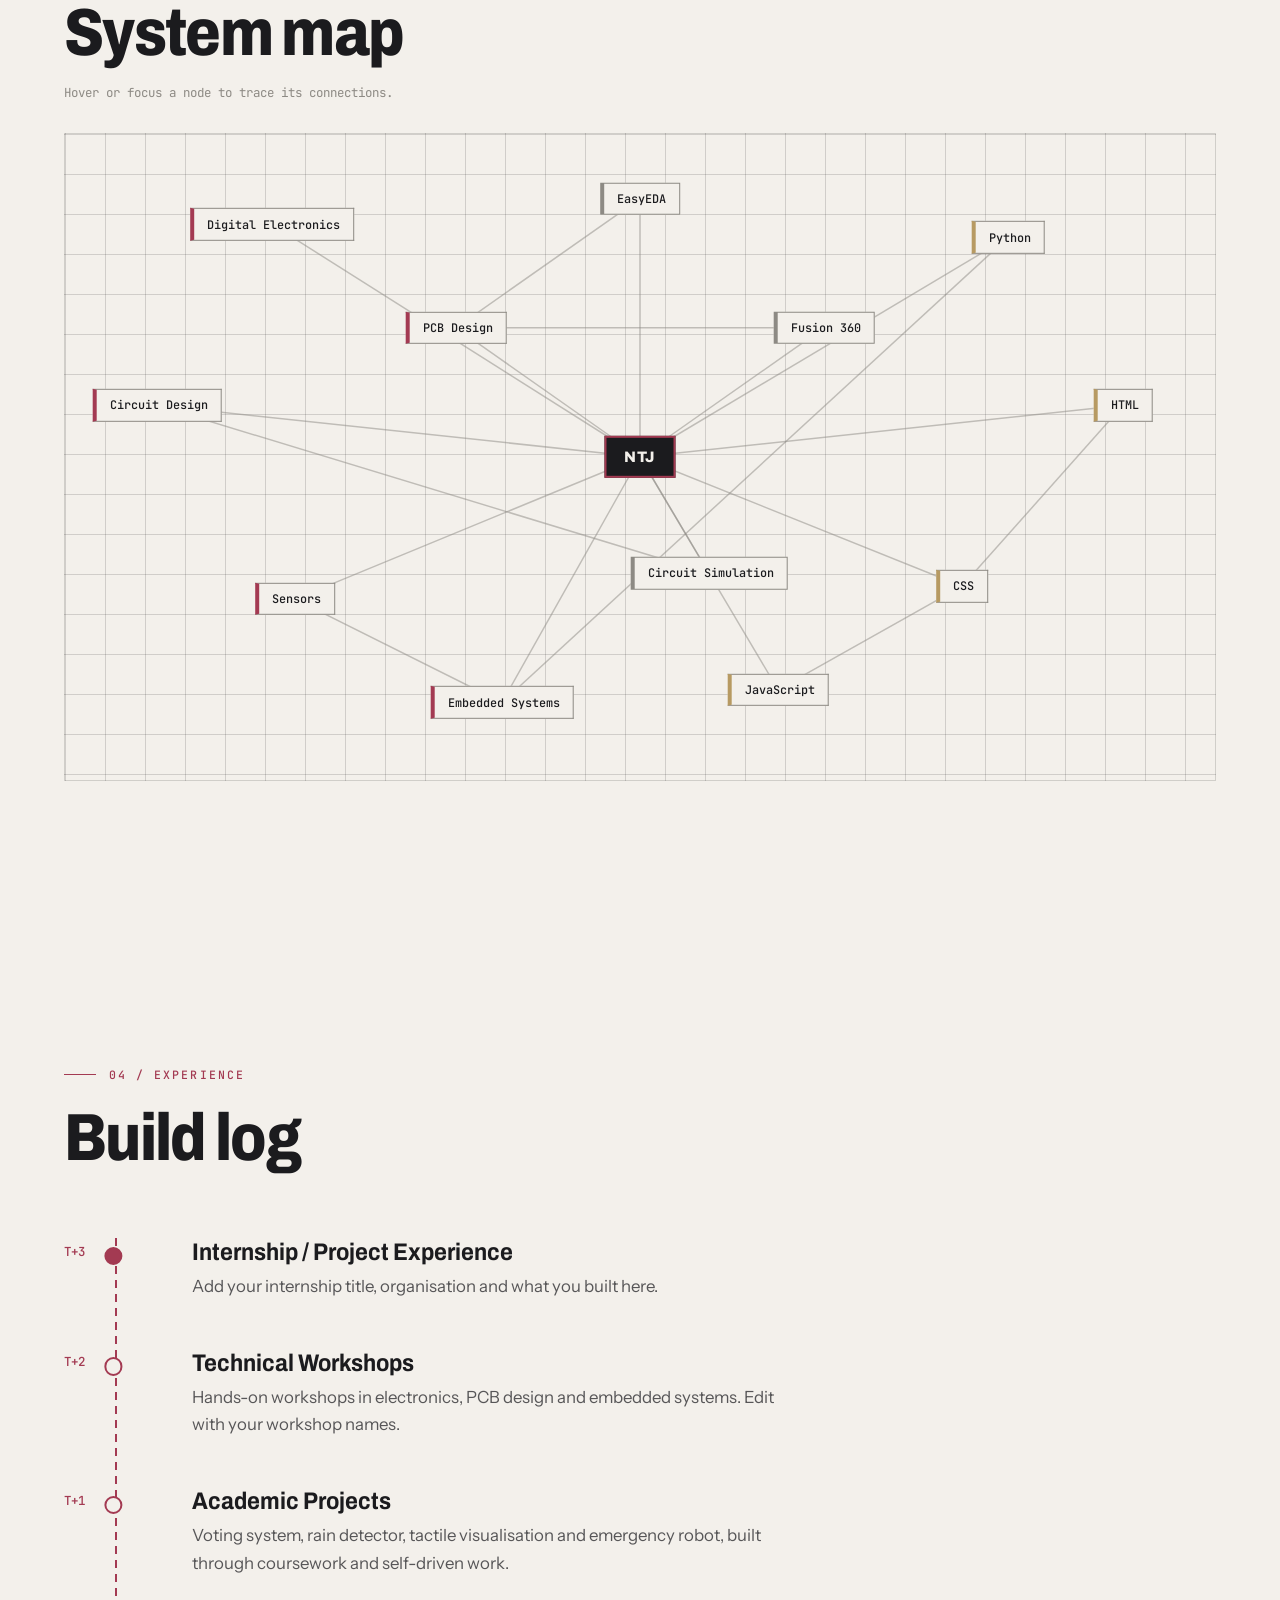
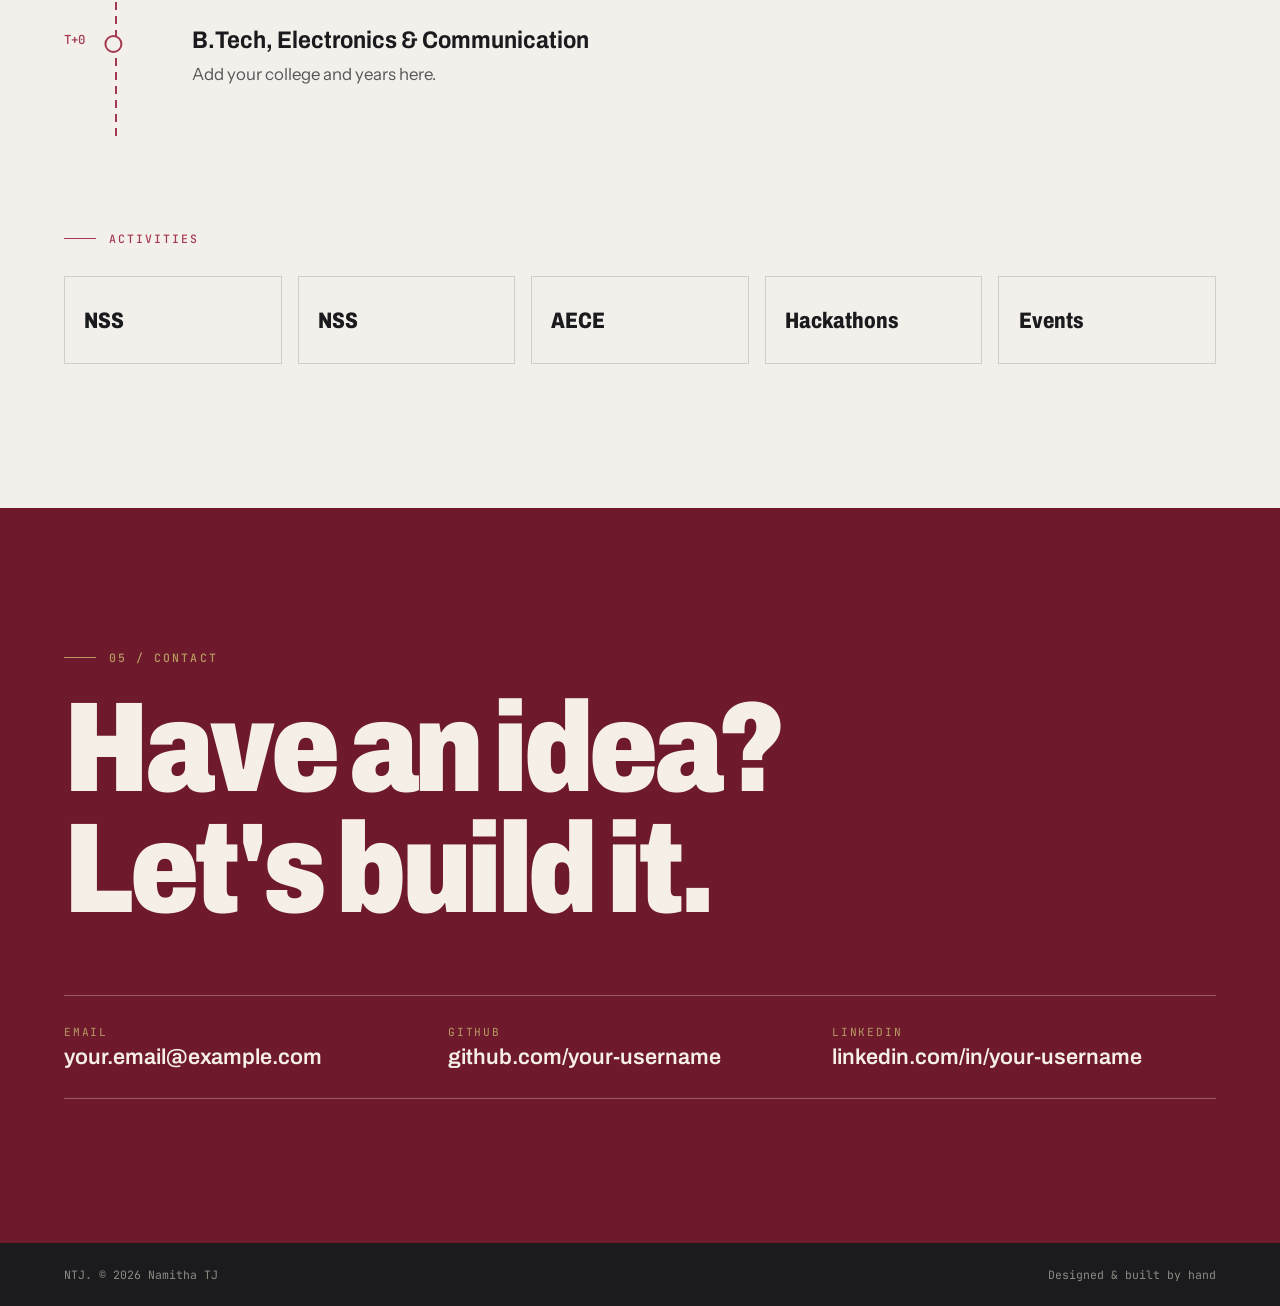
==== commit 976398d9: "Revise meta description and update contact links Updated the meta description for better clarity and" ====
--- a/index (1).html
+++ b/index (1).html
@@ -4,7 +4,8 @@
 <meta charset="UTF-8">
 <meta name="viewport" content="width=device-width, initial-scale=1">
 <title>Namitha TJ — ECE Engineer / Creative Builder</title>
-<meta name="description" content="Portfolio of Namitha TJ, an Electronics & Communication Engineering student building in embedded systems, PCB design, AI and robotics.">
+<meta name="description" content="Namitha TJ, An ASPIRING Electronics & Communication Engineering student building in PCB design, AI and robotics, LEARNING HOW TO USE AI, LEARINING THE BEST PART .Part engineer. Part creator. Always curious.
+I like taking things apart, understanding how they work, and then wondering how I could make them better. From circuits to code, I see technology as a playground for ideas — a place where a little curiosity can turn into something that actually works">
 <link rel="preconnect" href="https://fonts.googleapis.com">
 <link rel="preconnect" href="https://fonts.gstatic.com" crossorigin>
 <link href="https://fonts.googleapis.com/css2?family=Archivo:wdth,wght@62..125,300..900&family=Instrument+Sans:wght@400;500;600&family=JetBrains+Mono:wght@400;500&display=swap" rel="stylesheet">
@@ -105,24 +106,7 @@
       </div>
       <a class="view" href="#" aria-label="View Digital IC Voting System project">View Project</a>
     </article>
-    <article class="proj" tabindex="0">
-      <span class="pn">P2</span>
-      <div class="pbody">
-        <h3>3D Tactile Visualisation System</h3>
-        <p>Assistive technology that turns spatial surroundings into touch. Haptic feedback helps visually impaired users perceive the layout of their environment.</p>
-        <ul class="tags"><li>Assistive Tech</li><li>Haptics</li><li>Spatial Sensing</li></ul>
-      </div>
-      <a class="view" href="#" aria-label="View 3D Tactile Visualisation System project">View Project</a>
-    </article>
-    <article class="proj" tabindex="0">
-      <span class="pn">P3</span>
-      <div class="pbody">
-        <h3>Rain Detector System</h3>
-        <p>A sensor-based circuit that detects rainfall and signals it instantly, implemented and tested as a working circuit.</p>
-        <ul class="tags"><li>Sensors</li><li>Circuit Design</li><li>Analog</li></ul>
-      </div>
-      <a class="view" href="#" aria-label="View Rain Detector System project">View Project</a>
-    </article>
+
     <article class="proj" tabindex="0">
       <span class="pn">P4</span>
       <div class="pbody">
@@ -155,10 +139,8 @@
   <p class="label sub">ACTIVITIES</p>
   <div class="acts">
     <button class="act" aria-expanded="false"><b>NSS</b><span>Community service and volunteering.</span></button>
-    <button class="act" aria-expanded="false"><b>IEEE</b><span>Student branch member and technical events.</span></button>
+     <button class="act" aria-expanded="false"><b>NSS</b><span>IIC.</span></button>
     <button class="act" aria-expanded="false"><b>AECE</b><span>Association of ECE students.</span></button>
-    <button class="act" aria-expanded="false"><b>IEDC</b><span>Innovation and entrepreneurship development.</span></button>
-    <button class="act" aria-expanded="false"><b>Workshops</b><span>Technical training and skill-building.</span></button>
     <button class="act" aria-expanded="false"><b>Hackathons</b><span>Building under time pressure.</span></button>
     <button class="act" aria-expanded="false"><b>Events</b><span>Engineering fests and technical talks.</span></button>
   </div>
@@ -168,9 +150,9 @@
   <p class="label">05 / CONTACT</p>
   <h2 class="huge">Have an idea?<br>Let's build it.</h2>
   <div class="links">
-    <a href="mailto:your.email@example.com"><span>Email</span>your.email@example.com</a>
-    <a href="https://github.com/your-username" target="_blank" rel="noopener"><span>GitHub</span>github.com/your-username</a>
-    <a href="https://linkedin.com/in/your-username" target="_blank" rel="noopener"><span>LinkedIn</span>linkedin.com/in/your-username</a>
+    <a href="mailto:namithatj07@gmail.com"><span>Email</span>your.email@example.com</a>
+    <a href="https://namithatj07-glitch.github.io" target="_blank" rel="noopener"><span>GitHub</span>github.com/your-username</a>
+    <a href="https://www.linkedin.com/in/namitha-t-j-2766a9377?utm_source=share_via&utm_content=profile&utm_medium=member_android" target="_blank" rel="noopener"><span>LinkedIn</span>linkedin.com/in/your-username</a>
   </div>
 </section>
 </main>
